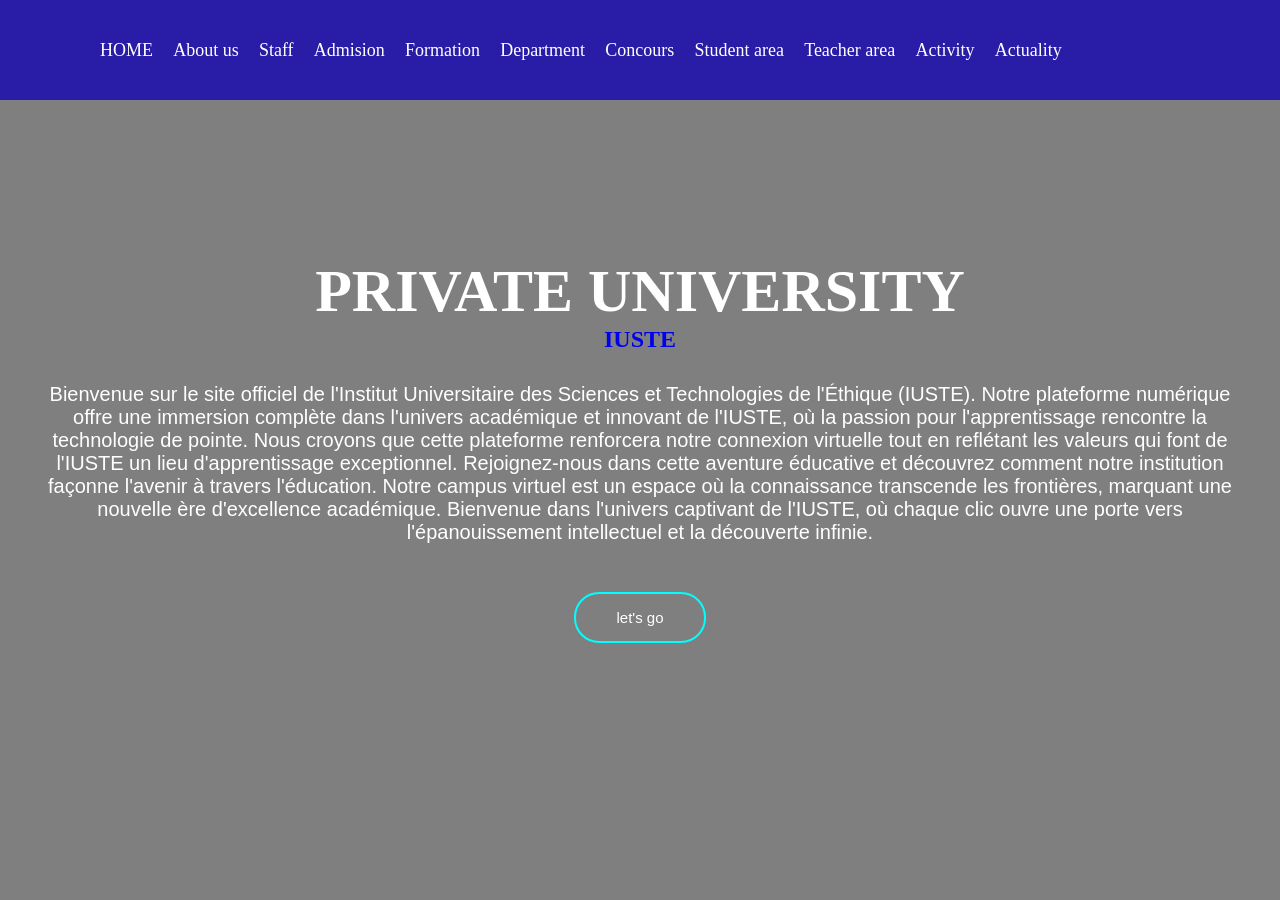
==== index.html @ bb31e3ea "mise en forme 1.0" ====
<!DOCTYPE html>
<html>
<head>
	<meta charset="utf-8">
	<meta name="viewport" content="width=device-width, initial-scale=1">
	<title>Home Page of the website</title>
	<link rel="stylesheet" type="text/css" href="style.css">
</head>
<body>
     <div class="container">
     	<div class="top">
     		<div class="menu_area">
     			<ul>
     				<li><a href="#">HOME</li>
     				<li><a href="#">About us</li>
     				<li><a href="#">Staff</li>
     				<li><a href="#">Admision</li>
     				<li><a href="#">Formation</li>
     				<li><a href="#">Department</li>
     				<li><a href="#">Concours</li>
     				<li><a href="#">Student area</li>
     				<li><a href="#">Teacher area</li>
     				<li><a href="#">Activity</li>
     				<li><a href="#">Actuality</li>	
     			</ul> 		
     		</div>
     	</div>
     	<div class="info">
     		<h1>PRIVATE UNIVERSITY</h1>
     		<h2>IUSTE</h2>
     		<p align="center">Bienvenue sur le site officiel de l'Institut Universitaire des Sciences et Technologies de l'Éthique (IUSTE). 
				Notre plateforme numérique offre une immersion complète dans l'univers académique et innovant de l'IUSTE, où 
				la passion pour l'apprentissage rencontre la technologie de pointe.
				Nous croyons que cette plateforme renforcera notre connexion virtuelle tout en reflétant les valeurs qui font de l'IUSTE 
				un lieu d'apprentissage exceptionnel. Rejoignez-nous dans cette aventure éducative et découvrez comment notre institution 
				façonne l'avenir à travers l'éducation. Notre campus virtuel est un espace où la connaissance transcende les frontières, 
				marquant une nouvelle ère d'excellence académique. Bienvenue dans l'univers captivant de l'IUSTE, où chaque clic ouvre une
				porte vers l'épanouissement intellectuel et la découverte infinie.</p><br>
     		<div class="button">
     			<button> let's go </button>
     			
     		</div>
     	</div>
     </div> 
</body>
</html>
---- style.css ----
*{margin: 0;padding: 0; box-sizing: border-box;}
a{text-decoration: none;}
.container{
	width: 100%;
	height: 100vh;
	background: linear-gradient( rgba(0, 0, 0, .5),rgba(0, 0, 0, .5)), url(media/images/pic,jpg);
	background-size: cover;
	background-position: center;
}
.top{
	width: 100%;
	height: 100px;
	background: rgba(21, 4, 177, 0.8);/*ici le haut vert*/
	display: flex;
	align-items: center;
	justify-content: space-between;
	padding: 0px 100px ;
}
.logo_area{
	width: 10%;
	text-align: left;
}
.logo_area a{
	display: flex;
	align-items: center;
	justify-content: space-between;
}
.logo_area a img{
 width: 100px;
}
.logo_area a h1{
	color: #fff;
	text-transform: uppercase;
	font-family: cursive;
	margin-left: 9px ;
}
.menu_area{
	width: 90%;
}
.menu_area ul{
	list-style: none;
	display: flex;
	/* align-items ; */
	justify-content: space-between;
}
.menu_area ul li{
	position: relative;
}
.menu_area ul li:hover::after{
	content:'' ;
	position: absolute;
	width: 100%;
	height: 2px;
	background: #00ffff;
	bottom: -8px;
	left:0;
	transition: 0.5s all ease-in-out ; 
}
.menu_area ul li:hover::after{
	width: 100%;
}
.menu_area ul li a{
	color: #fff;
	font-family: lato;
	font-size: 18px;
	transition: 0.5s all ease-in-out;
}
.menu_area ul li a:hover{
	color:aqua;/*couleur de surlignage*/
	font-size: 25px; 
}
.info{
	text-align: center;
	width: 100%;
	position: absolute;
	top: 50%;
	transform:translateY(-50%) ;
}
.info h1{
	color: #fff;
	font-family: lato;
	font-size: 60px;
}
.info p{
	color: #fff;
	font-family: arial;
	font-size: 20px;
	margin: 30px;
}
.button button{
	padding: 15px 40px;
	background: transparent;
	border: 2px solid aqua;
	color: #fff;
	font-size: 15px;
	border-radius: 25px;
	cursor: pointer;
	position: relative;
	overflow: hidden;
}
.button button:hover::after{
	content: '';
	position: absolute;
	width: 100%;
	height: 100%;
	background: rgba(4, 6, 121, 0);
	left: 0;
	top: 0;
	z-index: -1;
}
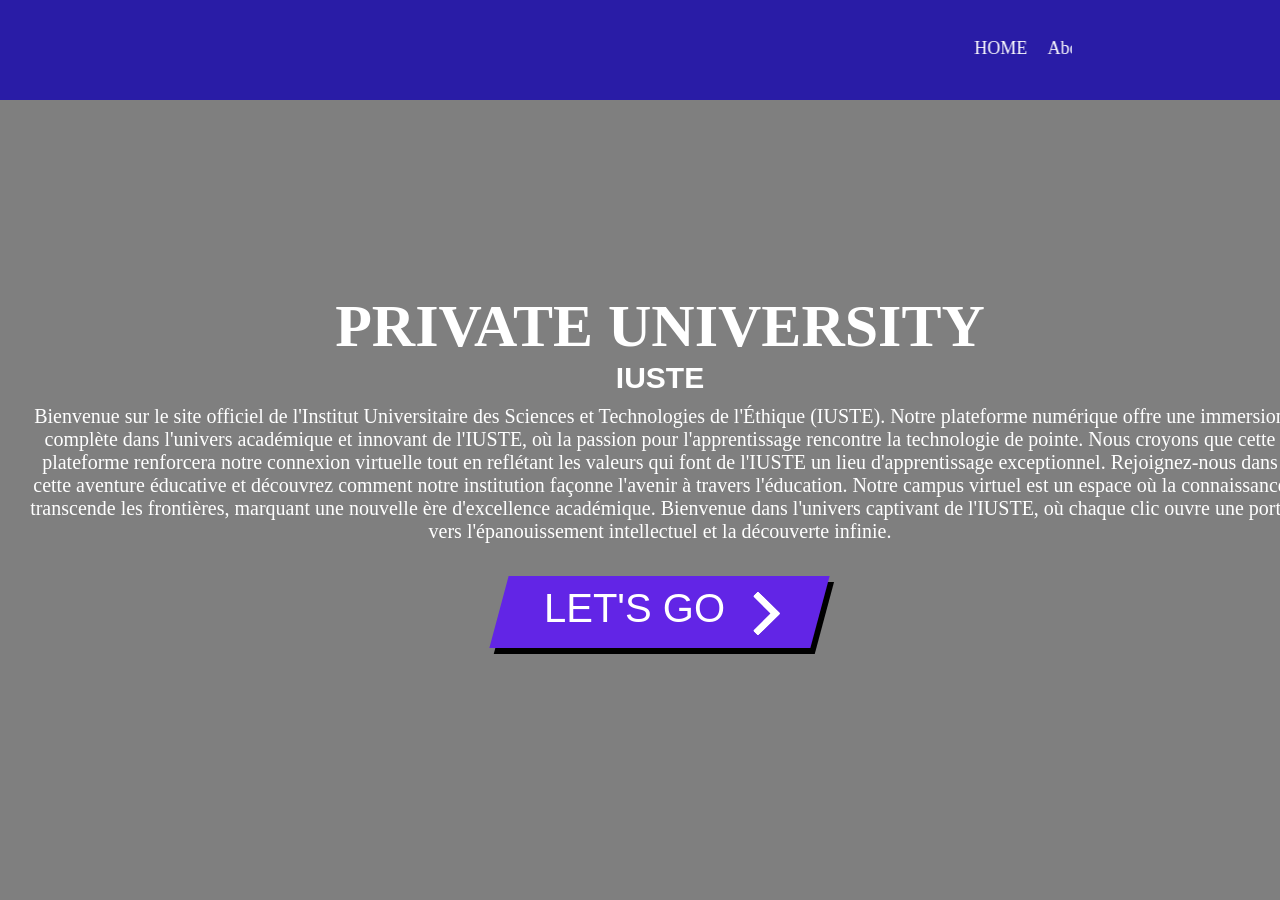
==== commit b592cc3a: "mise en forme 1.0" ====
--- a/index.html
+++ b/index.html
@@ -10,6 +10,7 @@
      <div class="container">
      	<div class="top">
      		<div class="menu_area">
+				<marquee>
      			<ul>
      				<li><a href="#">HOME</li>
      				<li><a href="#">About us</li>
@@ -22,13 +23,14 @@
      				<li><a href="#">Teacher area</li>
      				<li><a href="#">Activity</li>
      				<li><a href="#">Actuality</li>	
-     			</ul> 		
+     			</ul> 
+			</marquee>		
      		</div>
      	</div>
      	<div class="info">
      		<h1>PRIVATE UNIVERSITY</h1>
      		<h2>IUSTE</h2>
-     		<p align="center">Bienvenue sur le site officiel de l'Institut Universitaire des Sciences et Technologies de l'Éthique (IUSTE). 
+     		<p id="welcome-text">Bienvenue sur le site officiel de l'Institut Universitaire des Sciences et Technologies de l'Éthique (IUSTE). 
 				Notre plateforme numérique offre une immersion complète dans l'univers académique et innovant de l'IUSTE, où 
 				la passion pour l'apprentissage rencontre la technologie de pointe.
 				Nous croyons que cette plateforme renforcera notre connexion virtuelle tout en reflétant les valeurs qui font de l'IUSTE 
@@ -36,8 +38,22 @@
 				façonne l'avenir à travers l'éducation. Notre campus virtuel est un espace où la connaissance transcende les frontières, 
 				marquant une nouvelle ère d'excellence académique. Bienvenue dans l'univers captivant de l'IUSTE, où chaque clic ouvre une
 				porte vers l'épanouissement intellectuel et la découverte infinie.</p><br>
-     		<div class="button">
-     			<button> let's go </button>
+     		<div class="but">
+     			<!-- designed by me... enjoy! -->
+				<div class="wrapper">
+					<a class="cta" href="#">
+					<span>LET'S GO</span>
+					<span>
+						<svg width="66px" height="43px" viewBox="0 0 66 43" version="1.1" xmlns="http://www.w3.org/2000/svg" xmlns:xlink="http://www.w3.org/1999/xlink">
+						<g id="arrow" stroke="none" stroke-width="1" fill="none" fill-rule="evenodd">
+							<path class="one" d="M40.1543933,3.89485454 L43.9763149,0.139296592 C44.1708311,-0.0518420739 44.4826329,-0.0518571125 44.6771675,0.139262789 L65.6916134,20.7848311 C66.0855801,21.1718824 66.0911863,21.8050225 65.704135,22.1989893 C65.7000188,22.2031791 65.6958657,22.2073326 65.6916762,22.2114492 L44.677098,42.8607841 C44.4825957,43.0519059 44.1708242,43.0519358 43.9762853,42.8608513 L40.1545186,39.1069479 C39.9575152,38.9134427 39.9546793,38.5968729 40.1481845,38.3998695 C40.1502893,38.3977268 40.1524132,38.395603 40.1545562,38.3934985 L56.9937789,21.8567812 C57.1908028,21.6632968 57.193672,21.3467273 57.0001876,21.1497035 C56.9980647,21.1475418 56.9959223,21.1453995 56.9937605,21.1432767 L40.1545208,4.60825197 C39.9574869,4.41477773 39.9546013,4.09820839 40.1480756,3.90117456 C40.1501626,3.89904911 40.1522686,3.89694235 40.1543933,3.89485454 Z" fill="#FFFFFF"></path>
+							<path class="two" d="M20.1543933,3.89485454 L23.9763149,0.139296592 C24.1708311,-0.0518420739 24.4826329,-0.0518571125 24.6771675,0.139262789 L45.6916134,20.7848311 C46.0855801,21.1718824 46.0911863,21.8050225 45.704135,22.1989893 C45.7000188,22.2031791 45.6958657,22.2073326 45.6916762,22.2114492 L24.677098,42.8607841 C24.4825957,43.0519059 24.1708242,43.0519358 23.9762853,42.8608513 L20.1545186,39.1069479 C19.9575152,38.9134427 19.9546793,38.5968729 20.1481845,38.3998695 C20.1502893,38.3977268 20.1524132,38.395603 20.1545562,38.3934985 L36.9937789,21.8567812 C37.1908028,21.6632968 37.193672,21.3467273 37.0001876,21.1497035 C36.9980647,21.1475418 36.9959223,21.1453995 36.9937605,21.1432767 L20.1545208,4.60825197 C19.9574869,4.41477773 19.9546013,4.09820839 20.1480756,3.90117456 C20.1501626,3.89904911 20.1522686,3.89694235 20.1543933,3.89485454 Z" fill="#FFFFFF"></path>
+							<path class="three" d="M0.154393339,3.89485454 L3.97631488,0.139296592 C4.17083111,-0.0518420739 4.48263286,-0.0518571125 4.67716753,0.139262789 L25.6916134,20.7848311 C26.0855801,21.1718824 26.0911863,21.8050225 25.704135,22.1989893 C25.7000188,22.2031791 25.6958657,22.2073326 25.6916762,22.2114492 L4.67709797,42.8607841 C4.48259567,43.0519059 4.17082418,43.0519358 3.97628526,42.8608513 L0.154518591,39.1069479 C-0.0424848215,38.9134427 -0.0453206733,38.5968729 0.148184538,38.3998695 C0.150289256,38.3977268 0.152413239,38.395603 0.154556228,38.3934985 L16.9937789,21.8567812 C17.1908028,21.6632968 17.193672,21.3467273 17.0001876,21.1497035 C16.9980647,21.1475418 16.9959223,21.1453995 16.9937605,21.1432767 L0.15452076,4.60825197 C-0.0425130651,4.41477773 -0.0453986756,4.09820839 0.148075568,3.90117456 C0.150162624,3.89904911 0.152268631,3.89694235 0.154393339,3.89485454 Z" fill="#FFFFFF"></path>
+						</g>
+						</svg>
+					</span> 
+					</a>
+				</div>
      			
      		</div>
      	</div>
--- a/style.css
+++ b/style.css
@@ -81,30 +81,116 @@
 	font-family: lato;
 	font-size: 60px;
 }
-.info p{
+.info {
 	color: #fff;
 	font-family: arial;
 	font-size: 20px;
-	margin: 30px;
+	margin: 20px;
 }
-.button button{
-	padding: 15px 40px;
-	background: transparent;
-	border: 2px solid aqua;
-	color: #fff;
-	font-size: 15px;
-	border-radius: 25px;
-	cursor: pointer;
-	position: relative;
-	overflow: hidden;
+p {
+	font-size: 20px;
+	margin: 10px;
+	font-family: 'Gill Sans';/* , 'Gill Sans MT', Calibri, 'Trebuchet MS', sans-serif */
 }
-.button button:hover::after{
-	content: '';
-	position: absolute;
-	width: 100%;
-	height: 100%;
-	background: rgba(4, 6, 121, 0);
-	left: 0;
-	top: 0;
-	z-index: -1;
+/* ici debut button */
+@import url('https://fonts.googleapis.com/css?family=Poppins:900i');
+
+* {
+  box-sizing: border-box;
 }
+
+body {
+  height: 100vh;
+  display: flex;
+  justify-content: center;
+  align-items: center;
+}
+
+.wrapper {
+  display: flex;
+  justify-content: center;
+}
+
+.cta {
+    display: flex;
+    padding: 10px 45px;
+    text-decoration: none;
+    font-family: 'Poppins', sans-serif;
+    font-size: 40px;
+    color: white;
+    background: #6225E6;
+    transition: 1s;
+    box-shadow: 6px 6px 0 black;
+    transform: skewX(-15deg);
+}
+
+.cta:focus {
+   outline: none; 
+}
+
+.cta:hover {
+    transition: 0.5s;
+    box-shadow: 10px 10px 0 #FBC638;
+}
+
+.cta span:nth-child(2) {
+    transition: 0.5s;
+    margin-right: 0px;
+}
+
+.cta:hover  span:nth-child(2) {
+    transition: 0.5s;
+    margin-right: 45px;
+}
+
+  span {
+    transform: skewX(15deg) 
+  }
+
+  span:nth-child(2) {
+    width: 20px;
+    margin-left: 30px;
+    position: relative;
+    top: 12%;
+  }
+  
+/**************SVG****************/
+
+path.one {
+    transition: 0.4s;
+    transform: translateX(-60%);
+}
+
+path.two {
+    transition: 0.5s;
+    transform: translateX(-30%);
+}
+
+.cta:hover path.three {
+    animation: color_anim 1s infinite 0.2s;
+}
+
+.cta:hover path.one {
+    transform: translateX(0%);
+    animation: color_anim 1s infinite 0.6s;
+}
+
+.cta:hover path.two {
+    transform: translateX(0%);
+    animation: color_anim 1s infinite 0.4s;
+}
+
+/* SVG animations */
+
+@keyframes color_anim {
+    0% {
+        fill: white;
+    }
+    50% {
+        fill: #FBC638;
+    }
+    100% {
+        fill: white;
+    }
+}
+/* fin button */
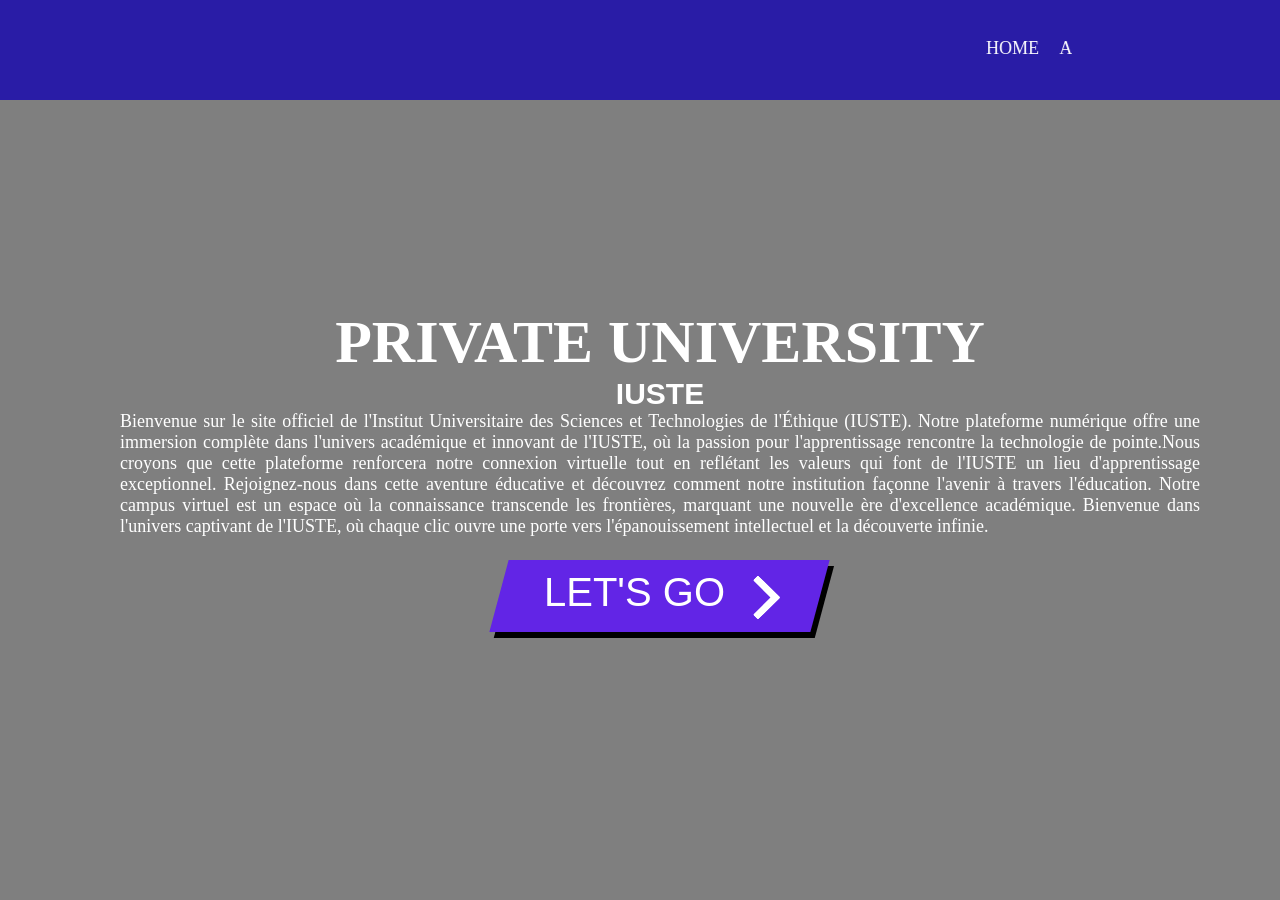
==== commit a561a3fc: "mise en forme 1.0" ====
--- a/index.html
+++ b/index.html
@@ -30,10 +30,9 @@
      	<div class="info">
      		<h1>PRIVATE UNIVERSITY</h1>
      		<h2>IUSTE</h2>
-     		<p id="welcome-text">Bienvenue sur le site officiel de l'Institut Universitaire des Sciences et Technologies de l'Éthique (IUSTE). 
+     		<p class="welcome-text">Bienvenue sur le site officiel de l'Institut Universitaire des Sciences et Technologies de l'Éthique (IUSTE). 
 				Notre plateforme numérique offre une immersion complète dans l'univers académique et innovant de l'IUSTE, où 
-				la passion pour l'apprentissage rencontre la technologie de pointe.
-				Nous croyons que cette plateforme renforcera notre connexion virtuelle tout en reflétant les valeurs qui font de l'IUSTE 
+				la passion pour l'apprentissage rencontre la technologie de pointe.Nous croyons que cette plateforme renforcera notre connexion virtuelle tout en reflétant les valeurs qui font de l'IUSTE 
 				un lieu d'apprentissage exceptionnel. Rejoignez-nous dans cette aventure éducative et découvrez comment notre institution 
 				façonne l'avenir à travers l'éducation. Notre campus virtuel est un espace où la connaissance transcende les frontières, 
 				marquant une nouvelle ère d'excellence académique. Bienvenue dans l'univers captivant de l'IUSTE, où chaque clic ouvre une
--- a/style.css
+++ b/style.css
@@ -87,10 +87,13 @@
 	font-size: 20px;
 	margin: 20px;
 }
-p {
-	font-size: 20px;
-	margin: 10px;
-	font-family: 'Gill Sans';/* , 'Gill Sans MT', Calibri, 'Trebuchet MS', sans-serif */
+.welcome-text{
+	font-size: 18px;
+	margin: 10;
+	margin-left: 100px;
+	margin-right: 100px;
+	font-family: 'Gill Sans MT';/* , 'Gill Sans MT', Calibri, 'Trebuchet MS', sans-serif */
+	text-align: justify;
 }
 /* ici debut button */
 @import url('https://fonts.googleapis.com/css?family=Poppins:900i');
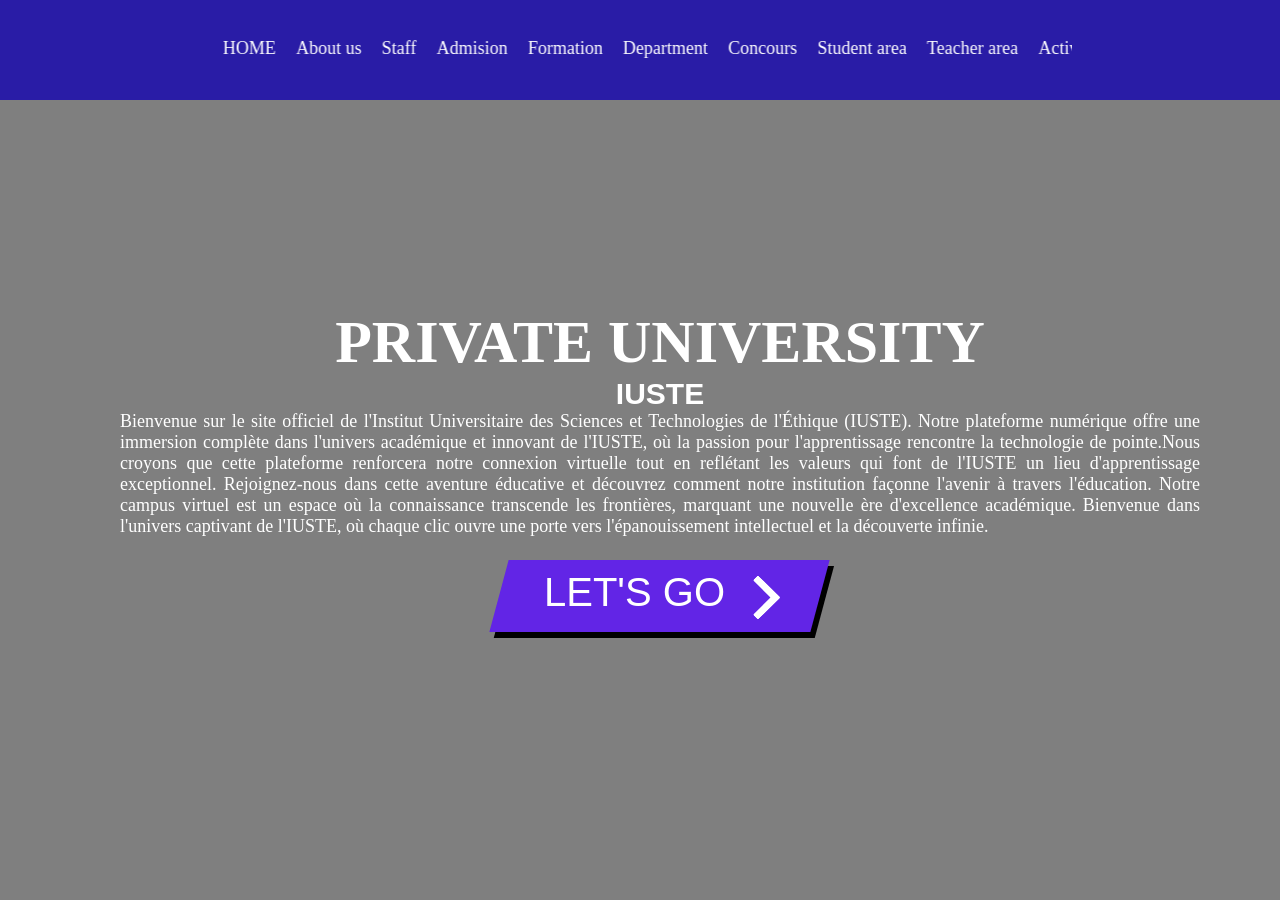
==== commit cd714cff: "mise en forme de la page index" ====
--- a/index.html
+++ b/index.html
@@ -10,7 +10,7 @@
      <div class="container">
      	<div class="top">
      		<div class="menu_area">
-				<marquee>
+				<marquee behavior="alternate">
      			<ul>
      				<li><a href="#">HOME</li>
      				<li><a href="#">About us</li>
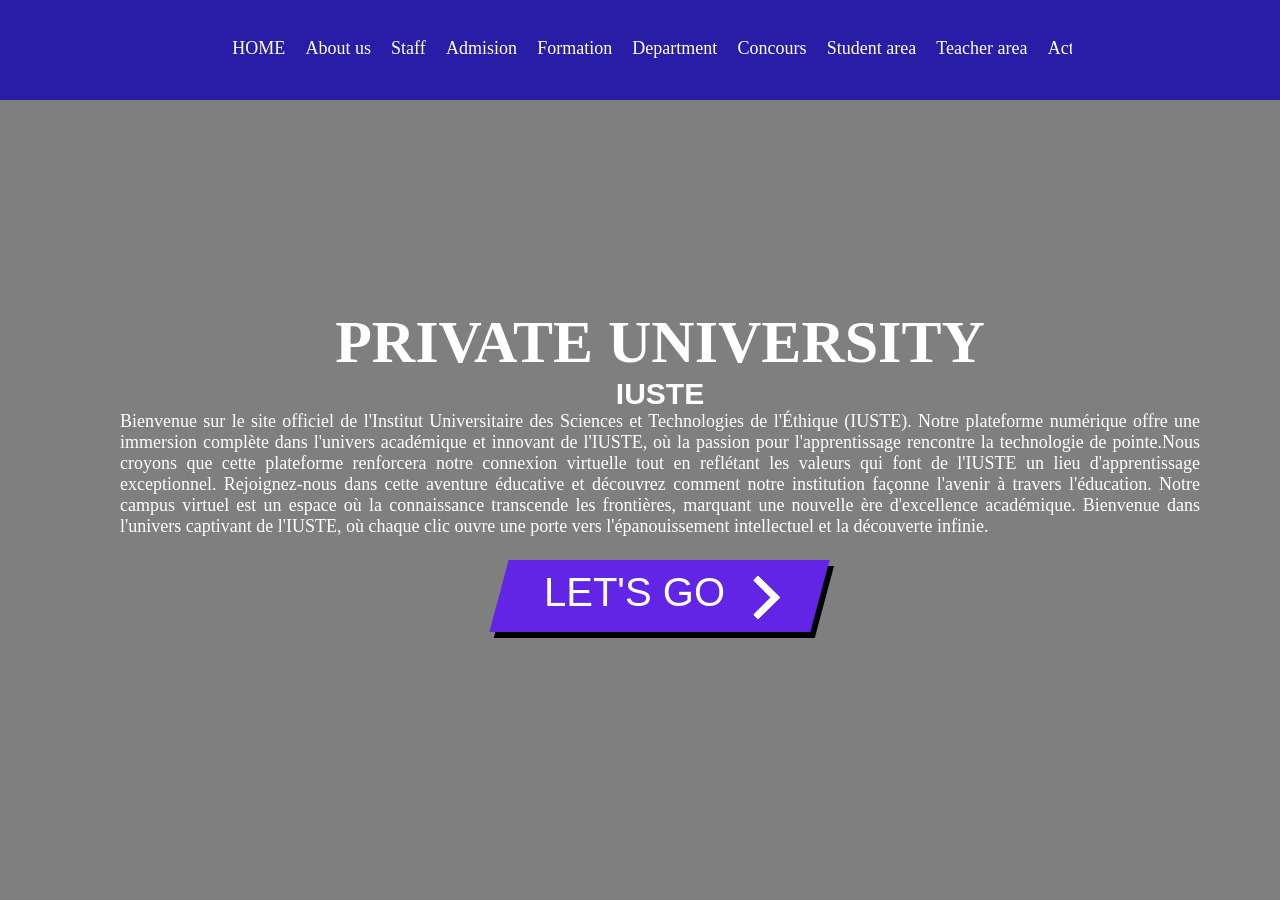
==== commit a85e082f: "ajout de la page home" ====
--- a/index.html
+++ b/index.html
@@ -40,7 +40,7 @@
      		<div class="but">
      			<!-- designed by me... enjoy! -->
 				<div class="wrapper">
-					<a class="cta" href="#">
+					<a class="cta" href="Home/Home_page.html">
 					<span>LET'S GO</span>
 					<span>
 						<svg width="66px" height="43px" viewBox="0 0 66 43" version="1.1" xmlns="http://www.w3.org/2000/svg" xmlns:xlink="http://www.w3.org/1999/xlink">
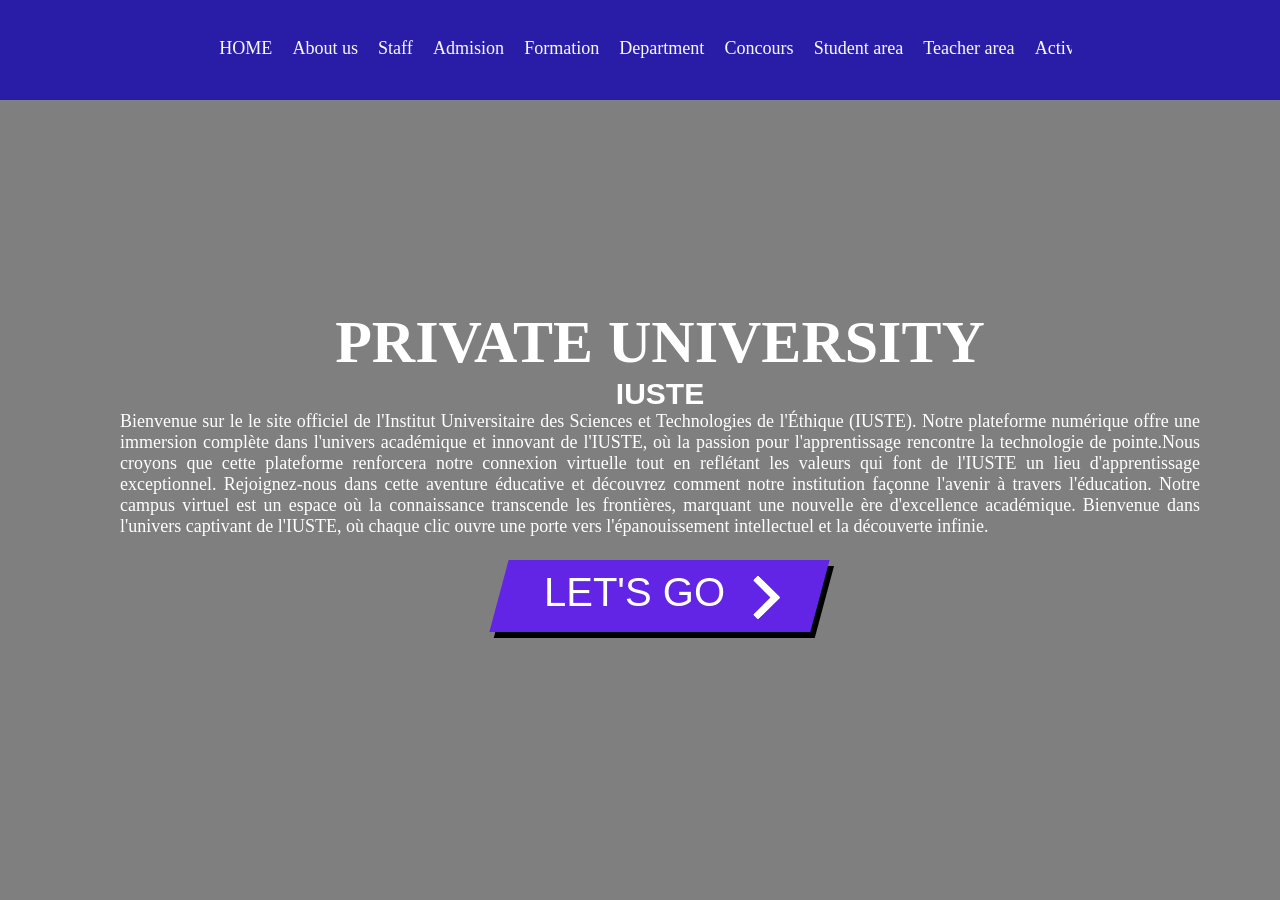
==== commit fd4debe4: "hm" ====
--- a/index.html
+++ b/index.html
@@ -30,7 +30,7 @@
      	<div class="info">
      		<h1>PRIVATE UNIVERSITY</h1>
      		<h2>IUSTE</h2>
-     		<p class="welcome-text">Bienvenue sur le site officiel de l'Institut Universitaire des Sciences et Technologies de l'Éthique (IUSTE). 
+     		<p class="welcome-text">Bienvenue sur le le site officiel de l'Institut Universitaire des Sciences et Technologies de l'Éthique (IUSTE). 
 				Notre plateforme numérique offre une immersion complète dans l'univers académique et innovant de l'IUSTE, où 
 				la passion pour l'apprentissage rencontre la technologie de pointe.Nous croyons que cette plateforme renforcera notre connexion virtuelle tout en reflétant les valeurs qui font de l'IUSTE 
 				un lieu d'apprentissage exceptionnel. Rejoignez-nous dans cette aventure éducative et découvrez comment notre institution 
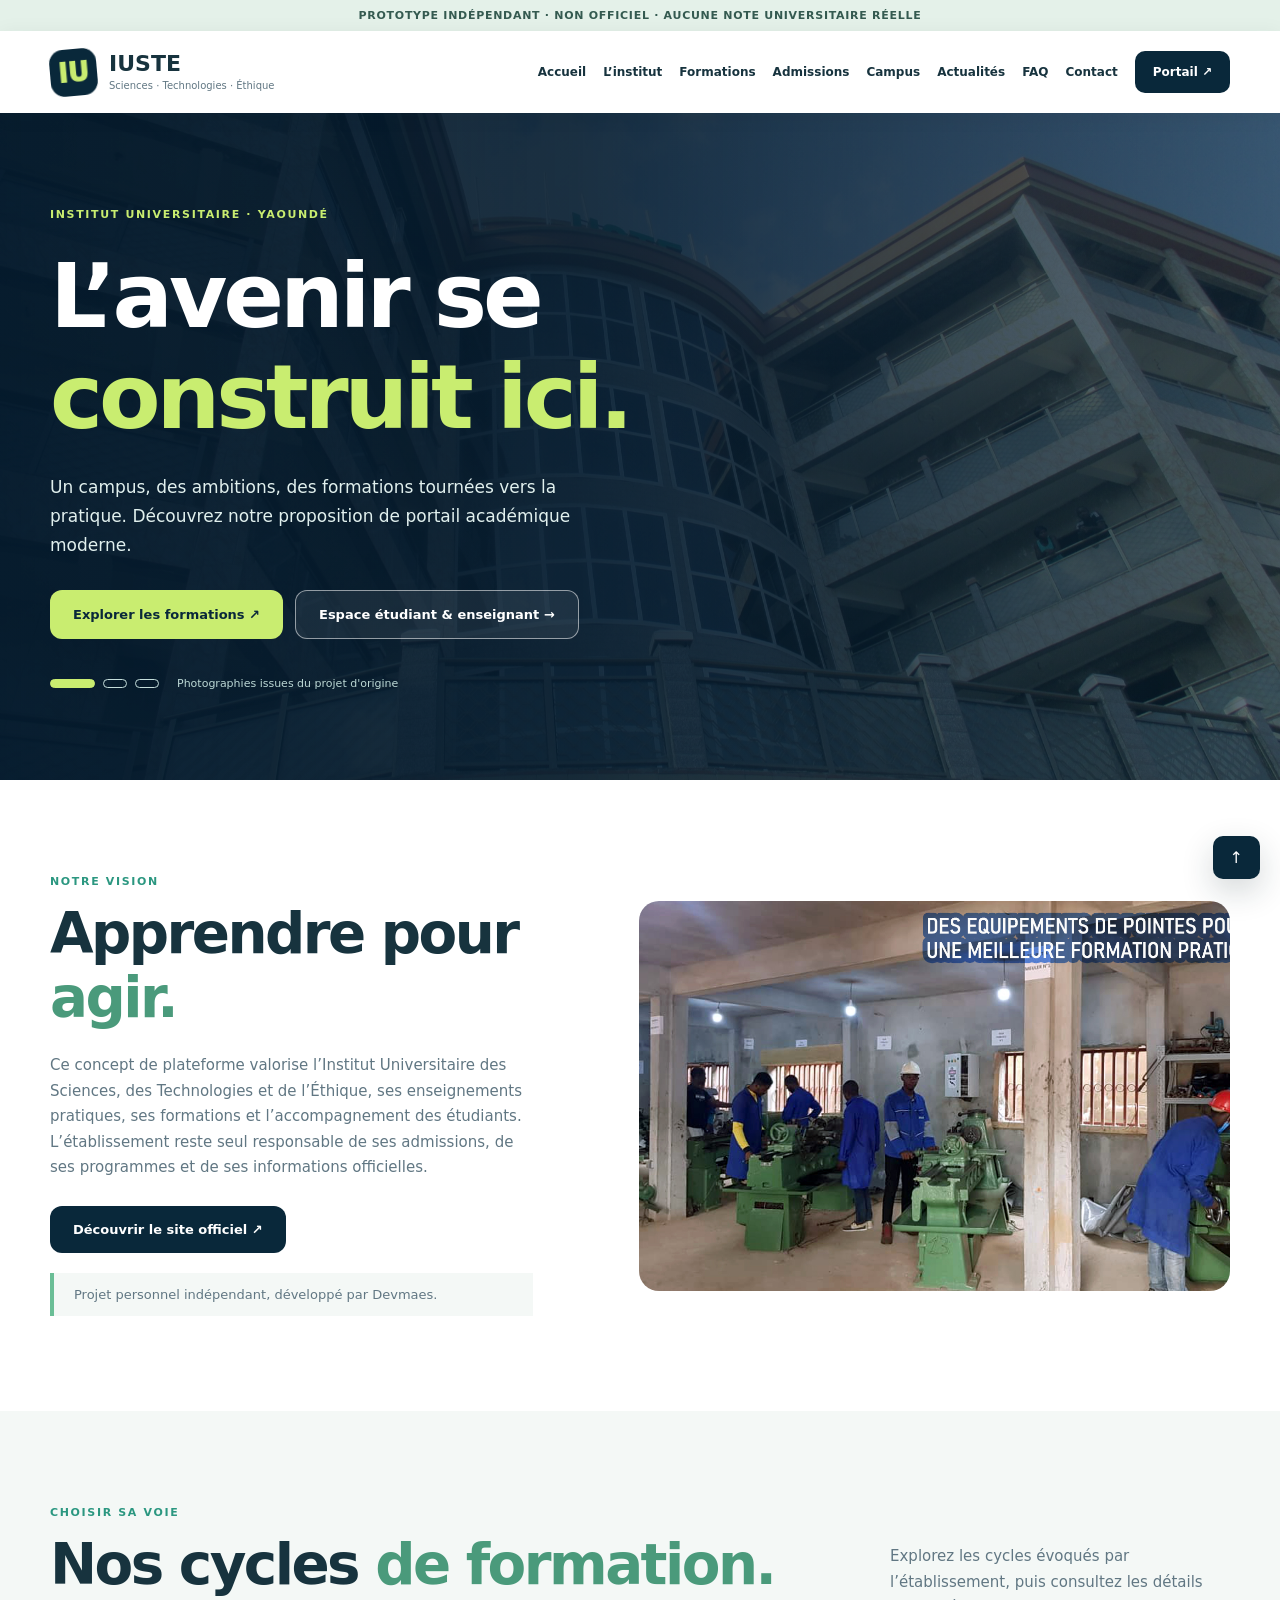
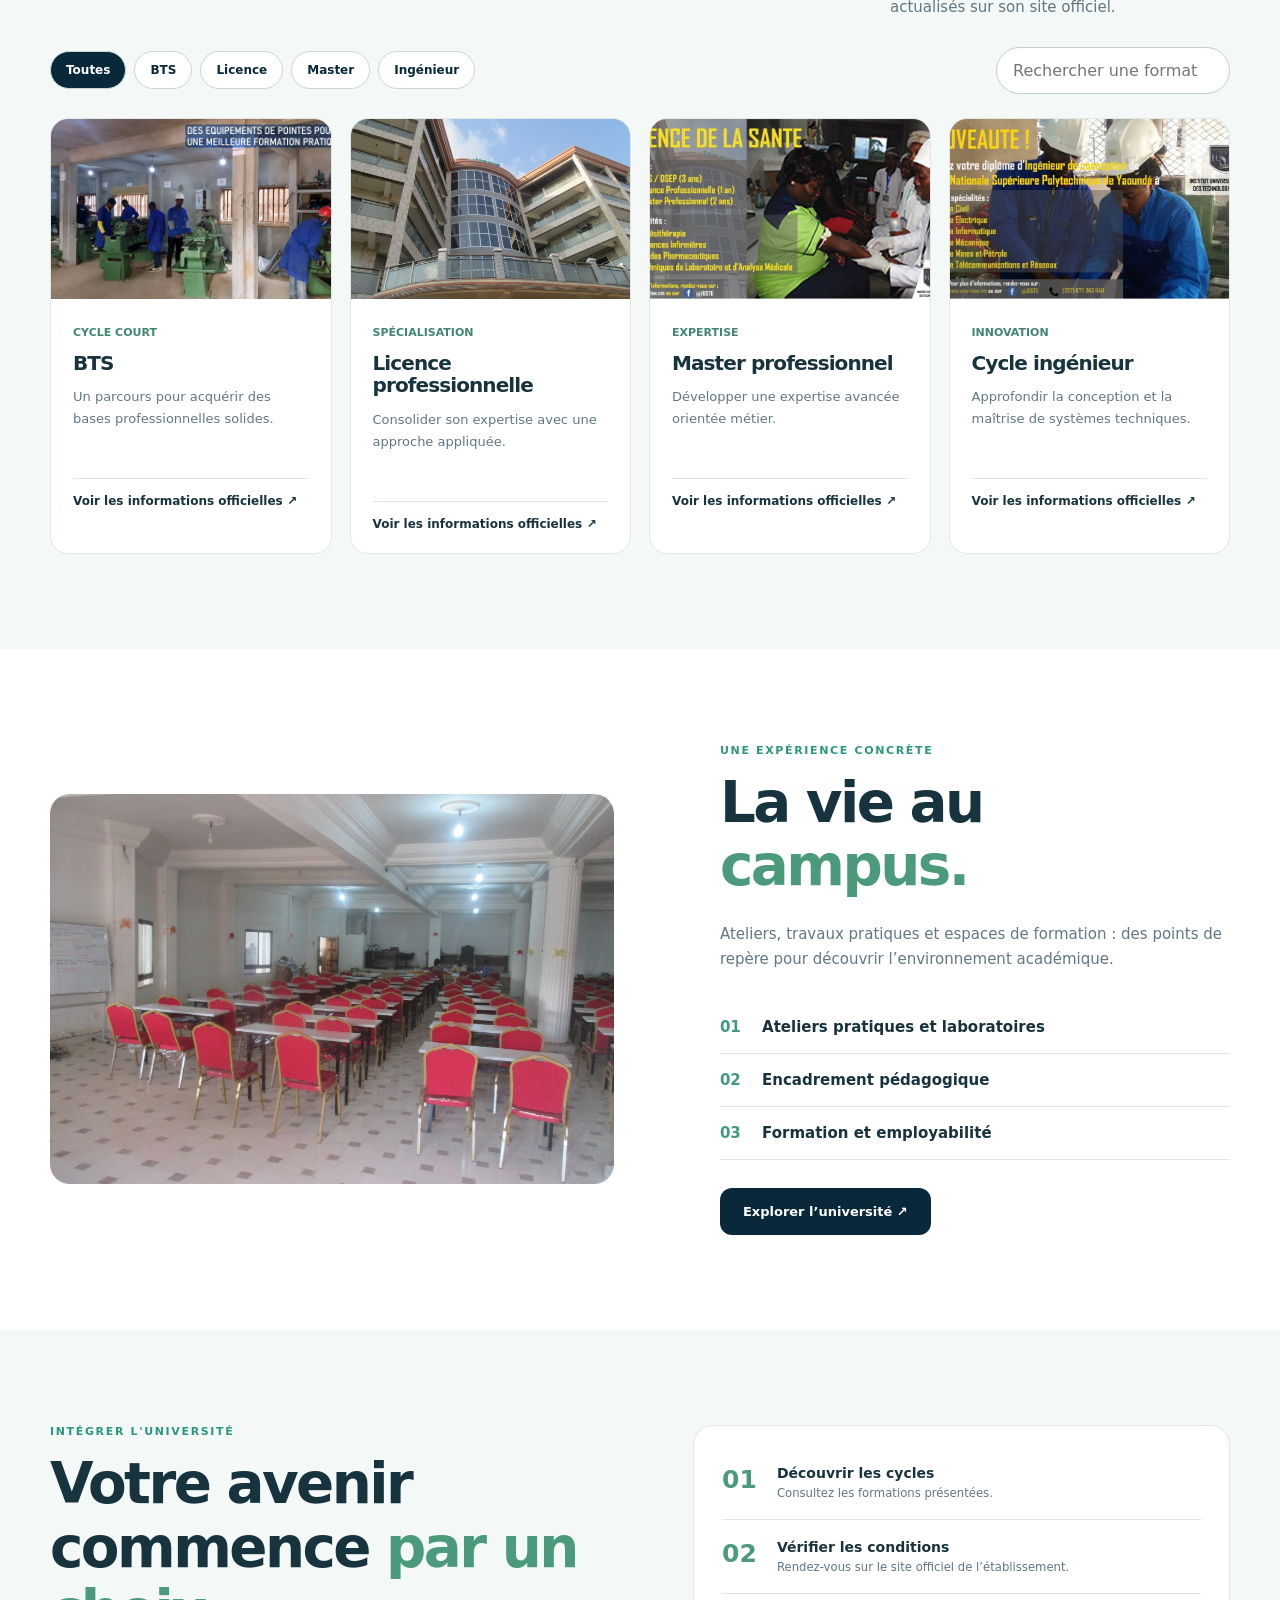
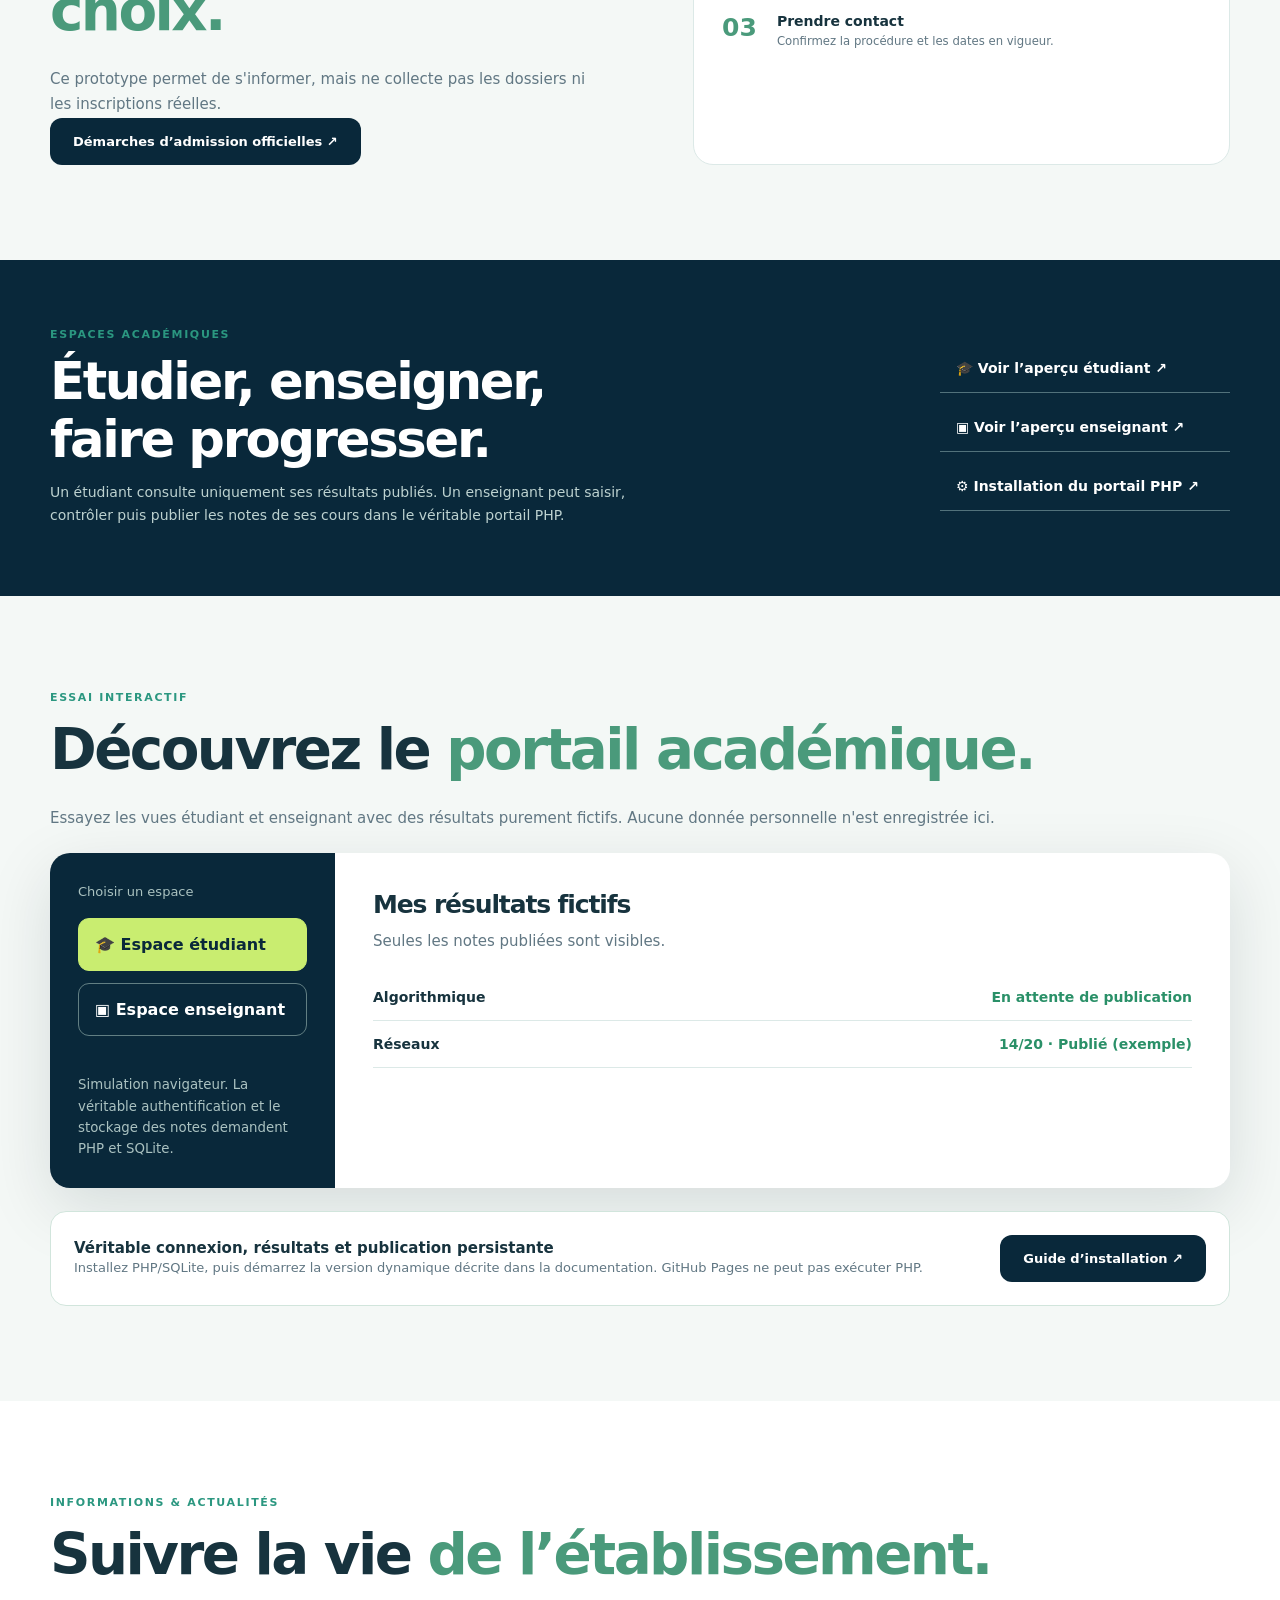
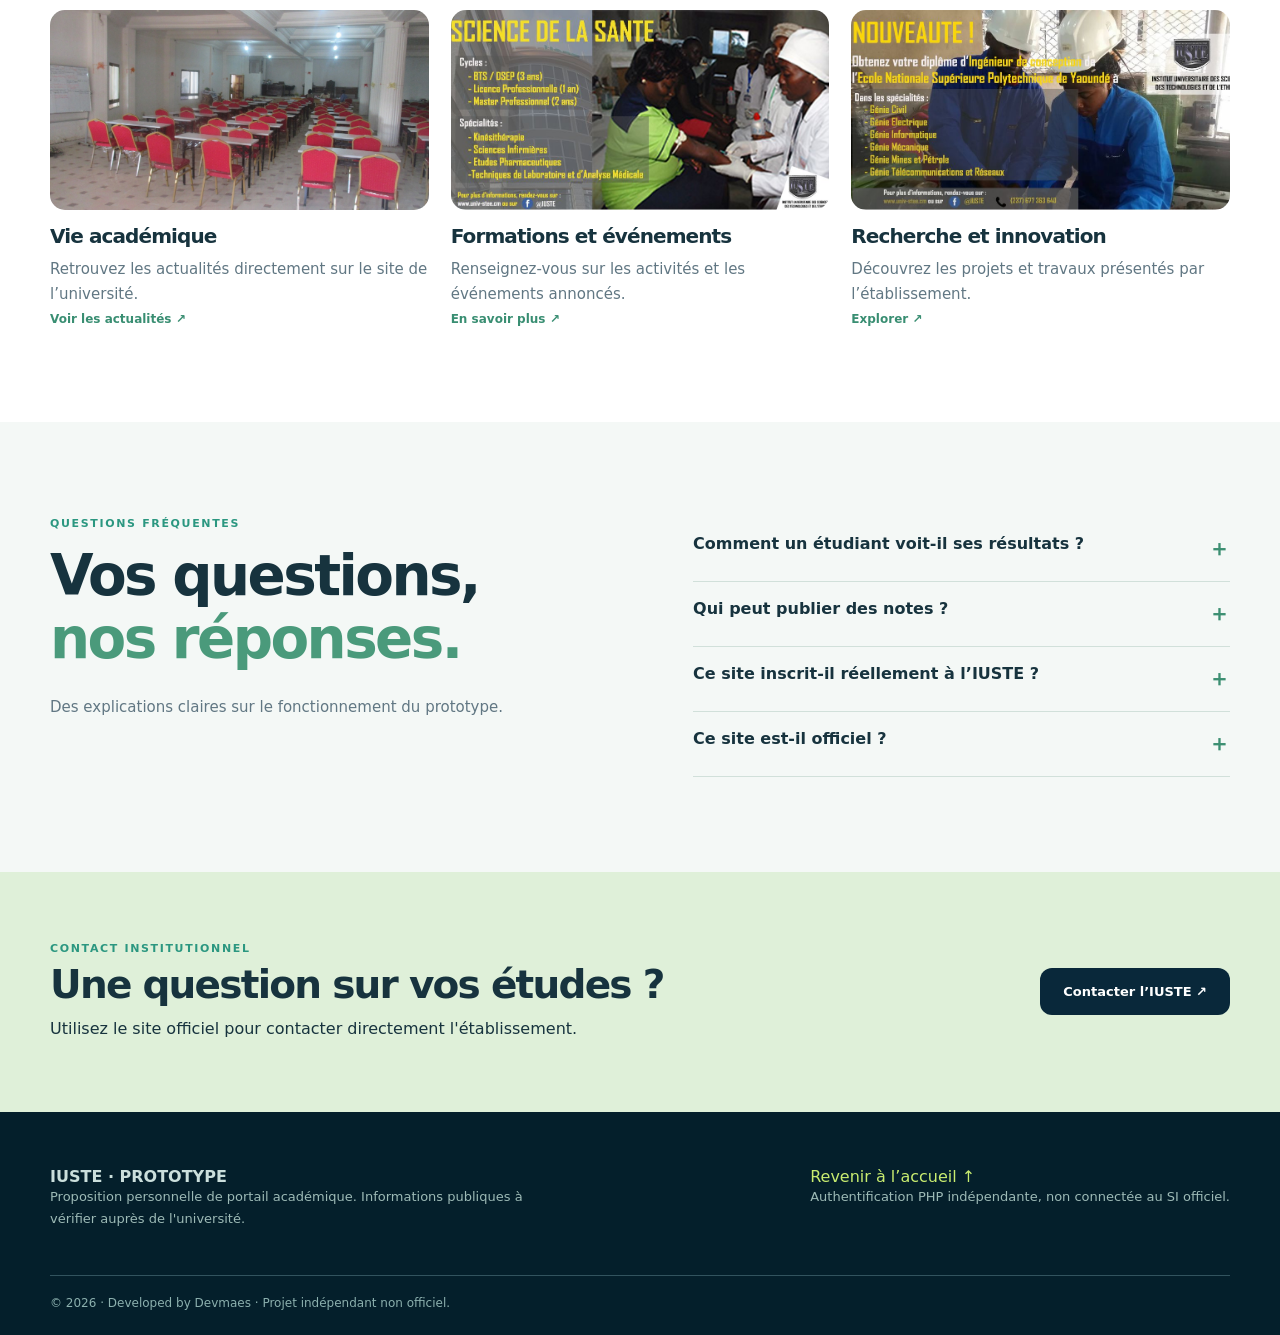
==== commit a8cf9e5a: "fix: replace visible homepage with interactive campus site and working navigation" ====
--- a/index.html
+++ b/index.html
@@ -1,61 +1,96 @@
-<!DOCTYPE html>
-<html>
+<!doctype html>
+<html lang="fr">
 <head>
-	<meta charset="utf-8">
-	<meta name="viewport" content="width=device-width, initial-scale=1">
-	<title>Home Page of the website</title>
-	<link rel="stylesheet" type="text/css" href="style.css">
+<meta charset="utf-8">
+<meta name="viewport" content="width=device-width,initial-scale=1">
+<meta name="theme-color" content="#09293b">
+<meta name="description" content="Projet indépendant : nouvelle interface interactive pour présenter l'IUSTE et découvrir un portail étudiant/enseignant fictif.">
+<title>IUSTE — Campus, formations & espace académique | Devmaes</title>
+<style>
+:root{--navy:#09283a;--dark:#051d2b;--green:#c9ed70;--text:#17333e;--muted:#617783;--line:#dce9e7;--off:#f4f8f6;--white:#fff}
+*{box-sizing:border-box}html{scroll-behavior:smooth;scroll-padding-top:100px}body{margin:0;color:var(--text);font-family:system-ui,-apple-system,"Segoe UI",sans-serif;background:var(--white)}a{color:inherit;text-decoration:none}button,input{font:inherit}button{cursor:pointer}button:focus-visible,a:focus-visible,input:focus-visible,summary:focus-visible{outline:3px solid #19adce;outline-offset:4px}img{max-width:100%;display:block}h1,h2,h3,p{margin:0}h1,h2,h3{letter-spacing:-.045em;line-height:1.13}p{line-height:1.7}.container{width:min(1180px,calc(100% - 48px));margin:auto}.disclaimer{background:#e4f1e9;color:#345a50;font-size:11px;letter-spacing:.065em;text-align:center;font-weight:800;padding:9px}.top{position:sticky;top:0;z-index:30;background:#fff;box-shadow:0 3px 20px #0a2a2b10}.toprow{min-height:82px;display:flex;justify-content:space-between;align-items:center;gap:22px}.brand{display:flex;align-items:center;gap:12px;flex-shrink:0}.brand-icon{display:grid;place-items:center;width:47px;height:47px;background:var(--navy);color:var(--green);border-radius:14px;font-size:26px;font-weight:1000;transform:rotate(-5deg)}.brand strong{font-size:22px;line-height:1;display:block}.brand small{display:block;font-size:10px;color:var(--muted);margin-top:5px}.nav{display:flex;gap:17px;align-items:center;font-size:12px;font-weight:750}.nav a:hover{color:#2f9b77}.nav a.accent{background:var(--navy);color:white;padding:14px 18px;border-radius:10px}.hamburger{display:none;background:transparent;border:0;font-size:24px;color:var(--navy)}.hero{min-height:660px;position:relative;background:var(--dark);display:flex;align-items:center;color:white;overflow:hidden}.hero>img{position:absolute;inset:0;width:100%;height:100%;object-fit:cover;opacity:.46;animation:fadezoom 1.4s both}.hero:before{content:"";position:absolute;inset:0;z-index:1;background:linear-gradient(90deg,#041a2deb 0%,#041a2dc2 45%,#041a2d35 100%)}.hero .container{position:relative;z-index:2;padding:95px 0 90px}.eyebrow{display:block;font-size:11px;font-weight:850;letter-spacing:.15em;text-transform:uppercase;color:#2b9780}.hero .eyebrow{color:var(--green)}.hero h1{font-size:clamp(56px,7vw,99px);max-width:760px;margin:25px 0}.hero h1 em,.section h2 em{font-style:normal;color:var(--green)}.hero p{font-size:17px;color:#e1f0ee;max-width:570px}.actions{display:flex;flex-wrap:wrap;gap:12px;margin-top:30px}.btn{border:0;border-radius:12px;display:inline-flex;align-items:center;justify-content:space-between;gap:15px;padding:16px 23px;font-size:13px;font-weight:850;transition:transform .2s,box-shadow .2s}.btn:hover{transform:translateY(-3px);box-shadow:0 12px 24px #071d2620}.btn-green{background:var(--green);color:var(--navy)}.btn-outline{background:#ffffff12;color:white;border:1px solid #ffffff88}.btn-dark{background:var(--navy);color:white}.hero-dots{margin-top:38px;display:flex;gap:8px;align-items:center}.hero-dots button{width:24px;height:9px;background:transparent;border-radius:10px;border:1px solid #c5dedb}.hero-dots button.active{background:var(--green);border-color:var(--green);width:45px}.hero-dots span{font-size:11px;color:#bcd8d5;margin-left:10px}.section{padding:95px 0}.section h2{font-size:clamp(35px,4.4vw,58px);margin:14px 0 24px}.section h2 em{color:#4a9a7b}.section p{color:var(--muted);font-size:15px}.intro{display:grid;grid-template-columns:.9fr 1.1fr;gap:9%;align-items:center}.intro img,.campus-grid img{height:390px;width:100%;object-fit:cover;border-radius:20px}.intro .btn{margin-top:25px}.intro-note{margin-top:20px;padding:14px 20px;border-left:4px solid #6abe96;background:var(--off);font-size:13px;color:var(--muted)}.programs,.admissions,.demo,.faq{background:var(--off)}.headingline{display:flex;gap:35px;align-items:end;justify-content:space-between;margin-bottom:26px}.headingline p{max-width:340px}.filterbar{display:flex;justify-content:space-between;gap:15px;align-items:center;margin-bottom:24px;flex-wrap:wrap}.chips{display:flex;flex-wrap:wrap;gap:8px}.chips button{padding:11px 15px;border:1px solid #c7d9d2;background:white;color:var(--navy);border-radius:25px;font-size:12px;font-weight:800}.chips button.active{background:var(--navy);color:white}.filterbar input{padding:13px 16px;border-radius:24px;border:1px solid #bfd0cb;width:min(280px,100%);background:#fff}.cards{display:grid;grid-template-columns:repeat(4,minmax(0,1fr));gap:18px}.card{background:white;border-radius:18px;overflow:hidden;border:1px solid #e1e8e5;transition:transform .3s,box-shadow .3s}.card:hover{transform:translateY(-8px);box-shadow:0 22px 30px #072e2b18}.card img{width:100%;height:180px;object-fit:cover}.card-body{padding:22px}.card-body small{color:#41876f;font-size:11px;font-weight:850}.card-body h3{font-size:20px;margin:12px 0}.card-body p{font-size:13px;min-height:70px}.card-body a{display:block;font-size:12px;font-weight:850;margin-top:22px;padding-top:15px;border-top:1px solid var(--line)}.card[hidden],#noresults[hidden]{display:none}.campus-grid{display:grid;grid-template-columns:1.05fr .95fr;gap:9%;align-items:center}.campus-list{margin:28px 0;padding:0;list-style:none}.campus-list li{padding:17px 0;border-bottom:1px solid var(--line);font-size:15px;font-weight:750}.campus-list li span{color:#3f9b7a;margin-right:16px}.admission-grid,.faq-grid{display:grid;grid-template-columns:1fr 1fr;gap:9%}.steps{list-style:none;padding:20px 28px;margin:0;background:white;border:1px solid var(--line);border-radius:20px}.steps li{padding:19px 0;border-bottom:1px solid var(--line);display:flex;gap:20px;align-items:start}.steps li:last-child{border:0}.steps strong{font-size:25px;color:#4a9a7b}.steps div{font-size:14px;font-weight:750}.steps small{display:block;color:var(--muted);margin-top:5px;font-weight:400}.portal{background:var(--navy);color:white;padding:68px 0}.portal-grid{display:flex;align-items:center;justify-content:space-between;gap:35px}.portal h2{font-size:clamp(32px,4vw,55px);margin:12px 0}.portal p{color:#bdd2d0;font-size:14px;max-width:580px}.portal .links{display:grid;gap:10px;min-width:290px}.portal .links a{padding:16px;border-bottom:1px solid #52727b;font-weight:800;font-size:14px}.portal .links a:hover{color:var(--green)}.demo-shell{margin-top:22px;display:grid;grid-template-columns:285px 1fr;background:white;min-height:320px;border-radius:20px;overflow:hidden;box-shadow:0 20px 65px #071c2420}.demo-menu{background:var(--navy);padding:28px}.demo-menu p{color:#aac2c0;font-size:13px;margin-bottom:15px}.demo-menu button{border:1px solid #627f83;border-radius:11px;width:100%;color:white;background:transparent;text-align:left;padding:16px;margin-bottom:12px;font-weight:800}.demo-menu button.active{background:var(--green);color:var(--navy);border-color:var(--green)}.demo-menu small{color:#abc2c1;line-height:1.6;display:block;margin-top:26px}.demo-pane{padding:38px}.demo-pane h3{font-size:25px}.demo-pane p{margin:9px 0 20px}.demo-row{padding:15px 0;border-bottom:1px solid var(--line);display:flex;justify-content:space-between;gap:20px;align-items:center;font-size:14px}.demo-row b{color:#2a9068}.demo-pane form{display:flex;flex-wrap:wrap;align-items:end;gap:12px}.demo-pane label{display:grid;font-size:13px;font-weight:800;gap:7px}.demo-pane input{border:1px solid #c9d8d3;border-radius:9px;padding:14px;width:120px}.demo-pane .btn{white-space:normal}.demo-message{font-size:12px!important;color:#28895f!important;min-height:1.5em}.live-note{display:flex;align-items:center;justify-content:space-between;gap:28px;border:1px solid #d1e5dc;border-radius:16px;padding:23px;margin-top:23px;background:white}.live-note strong{font-size:15px}.live-note p{font-size:13px}.live-note .btn{flex-shrink:0}.news-grid{display:grid;grid-template-columns:repeat(3,1fr);gap:22px}.news-grid a{display:block}.news-grid img{height:200px;width:100%;object-fit:cover;border-radius:15px}.news-grid h3{font-size:20px;margin:15px 0 9px}.news-grid a:hover h3{color:#3e9873}.news-grid small{color:#398e72;font-size:12px;font-weight:850}.faq details{padding:17px 0;border-bottom:1px solid #d1e0da}.faq summary{cursor:pointer;font-weight:850;list-style:none;display:flex;justify-content:space-between;gap:12px}.faq summary:after{content:"＋";font-size:22px;color:#3c8f72}.faq details[open] summary:after{content:"−"}.faq details p{margin:17px 0 3px}.contact{background:#dff0d9;padding:70px 0}.contact .container{display:flex;justify-content:space-between;align-items:center;gap:35px}.contact h2{font-size:39px;margin:8px 0}.footer{padding:55px 0 25px;background:#041f2b;color:#cbdfdc}.foot-grid{display:flex;justify-content:space-between;gap:30px}.foot-grid p{max-width:480px;color:#9dbab6;font-size:13px}.foot-grid a{color:var(--green)}.copyright{font-size:12px;color:#8cb0ae;border-top:1px solid #32535e;margin-top:45px;padding-top:20px}.backtotop{position:fixed;bottom:21px;right:20px;background:var(--navy);color:#fff;border:0;border-radius:10px;padding:12px 17px;z-index:20;box-shadow:0 12px 32px #132b3130}.sr-only{position:absolute;width:1px;height:1px;overflow:hidden;clip:rect(0,0,0,0);white-space:nowrap}@keyframes fadezoom{from{opacity:.16;transform:scale(1.06)}to{opacity:.46;transform:scale(1)}}.reveal{opacity:0;transform:translateY(22px);transition:opacity .7s,transform .7s}.reveal.visible{opacity:1;transform:none}
+@media(max-width:1060px){.hamburger{display:block}.nav{display:none;position:absolute;left:0;right:0;top:100%;background:#fff;flex-direction:column;align-items:stretch;padding:22px;box-shadow:0 20px 30px #132b3140}.nav.open{display:flex}.cards{grid-template-columns:repeat(2,1fr)}}
+@media(max-width:760px){.intro,.campus-grid,.admission-grid,.faq-grid{grid-template-columns:1fr;gap:28px}.section{padding:68px 0}.portal-grid,.contact .container,.live-note,.headingline{flex-direction:column;align-items:stretch}.demo-shell{grid-template-columns:1fr}.demo-pane{padding:25px}.hero{min-height:630px}.hero h1{font-size:61px}.news-grid{grid-template-columns:1fr}.foot-grid{flex-direction:column}.filterbar input{width:100%}.portal .links{min-width:0}}
+@media(max-width:460px){.container{width:calc(100% - 36px)}.cards{grid-template-columns:1fr}.hero h1{font-size:52px}.hero .container{padding:76px 0}.hero p{font-size:15px}.hero-dots span{font-size:10px}.intro img,.campus-grid img{height:270px}.brand strong{font-size:19px}}
+@media(prefers-reduced-motion:reduce){html{scroll-behavior:auto}.hero>img{animation:none}.reveal{opacity:1;transform:none;transition:none}.card,.btn{transition:none}}
+</style>
 </head>
 <body>
-     <div class="container">
-     	<div class="top">
-     		<div class="menu_area">
-				<marquee behavior="alternate">
-     			<ul>
-     				<li><a href="#">HOME</li>
-     				<li><a href="#">About us</li>
-     				<li><a href="#">Staff</li>
-     				<li><a href="#">Admision</li>
-     				<li><a href="#">Formation</li>
-     				<li><a href="#">Department</li>
-     				<li><a href="#">Concours</li>
-     				<li><a href="#">Student area</li>
-     				<li><a href="#">Teacher area</li>
-     				<li><a href="#">Activity</li>
-     				<li><a href="#">Actuality</li>	
-     			</ul> 
-			</marquee>		
-     		</div>
-     	</div>
-     	<div class="info">
-     		<h1>PRIVATE UNIVERSITY</h1>
-     		<h2>IUSTE</h2>
-     		<p class="welcome-text">Bienvenue sur le le site officiel de l'Institut Universitaire des Sciences et Technologies de l'Éthique (IUSTE). 
-				Notre plateforme numérique offre une immersion complète dans l'univers académique et innovant de l'IUSTE, où 
-				la passion pour l'apprentissage rencontre la technologie de pointe.Nous croyons que cette plateforme renforcera notre connexion virtuelle tout en reflétant les valeurs qui font de l'IUSTE 
-				un lieu d'apprentissage exceptionnel. Rejoignez-nous dans cette aventure éducative et découvrez comment notre institution 
-				façonne l'avenir à travers l'éducation. Notre campus virtuel est un espace où la connaissance transcende les frontières, 
-				marquant une nouvelle ère d'excellence académique. Bienvenue dans l'univers captivant de l'IUSTE, où chaque clic ouvre une
-				porte vers l'épanouissement intellectuel et la découverte infinie.</p><br>
-     		<div class="but">
-     			<!-- designed by me... enjoy! -->
-				<div class="wrapper">
-					<a class="cta" href="Home/Home_page.html">
-					<span>LET'S GO</span>
-					<span>
-						<svg width="66px" height="43px" viewBox="0 0 66 43" version="1.1" xmlns="http://www.w3.org/2000/svg" xmlns:xlink="http://www.w3.org/1999/xlink">
-						<g id="arrow" stroke="none" stroke-width="1" fill="none" fill-rule="evenodd">
-							<path class="one" d="M40.1543933,3.89485454 L43.9763149,0.139296592 C44.1708311,-0.0518420739 44.4826329,-0.0518571125 44.6771675,0.139262789 L65.6916134,20.7848311 C66.0855801,21.1718824 66.0911863,21.8050225 65.704135,22.1989893 C65.7000188,22.2031791 65.6958657,22.2073326 65.6916762,22.2114492 L44.677098,42.8607841 C44.4825957,43.0519059 44.1708242,43.0519358 43.9762853,42.8608513 L40.1545186,39.1069479 C39.9575152,38.9134427 39.9546793,38.5968729 40.1481845,38.3998695 C40.1502893,38.3977268 40.1524132,38.395603 40.1545562,38.3934985 L56.9937789,21.8567812 C57.1908028,21.6632968 57.193672,21.3467273 57.0001876,21.1497035 C56.9980647,21.1475418 56.9959223,21.1453995 56.9937605,21.1432767 L40.1545208,4.60825197 C39.9574869,4.41477773 39.9546013,4.09820839 40.1480756,3.90117456 C40.1501626,3.89904911 40.1522686,3.89694235 40.1543933,3.89485454 Z" fill="#FFFFFF"></path>
-							<path class="two" d="M20.1543933,3.89485454 L23.9763149,0.139296592 C24.1708311,-0.0518420739 24.4826329,-0.0518571125 24.6771675,0.139262789 L45.6916134,20.7848311 C46.0855801,21.1718824 46.0911863,21.8050225 45.704135,22.1989893 C45.7000188,22.2031791 45.6958657,22.2073326 45.6916762,22.2114492 L24.677098,42.8607841 C24.4825957,43.0519059 24.1708242,43.0519358 23.9762853,42.8608513 L20.1545186,39.1069479 C19.9575152,38.9134427 19.9546793,38.5968729 20.1481845,38.3998695 C20.1502893,38.3977268 20.1524132,38.395603 20.1545562,38.3934985 L36.9937789,21.8567812 C37.1908028,21.6632968 37.193672,21.3467273 37.0001876,21.1497035 C36.9980647,21.1475418 36.9959223,21.1453995 36.9937605,21.1432767 L20.1545208,4.60825197 C19.9574869,4.41477773 19.9546013,4.09820839 20.1480756,3.90117456 C20.1501626,3.89904911 20.1522686,3.89694235 20.1543933,3.89485454 Z" fill="#FFFFFF"></path>
-							<path class="three" d="M0.154393339,3.89485454 L3.97631488,0.139296592 C4.17083111,-0.0518420739 4.48263286,-0.0518571125 4.67716753,0.139262789 L25.6916134,20.7848311 C26.0855801,21.1718824 26.0911863,21.8050225 25.704135,22.1989893 C25.7000188,22.2031791 25.6958657,22.2073326 25.6916762,22.2114492 L4.67709797,42.8607841 C4.48259567,43.0519059 4.17082418,43.0519358 3.97628526,42.8608513 L0.154518591,39.1069479 C-0.0424848215,38.9134427 -0.0453206733,38.5968729 0.148184538,38.3998695 C0.150289256,38.3977268 0.152413239,38.395603 0.154556228,38.3934985 L16.9937789,21.8567812 C17.1908028,21.6632968 17.193672,21.3467273 17.0001876,21.1497035 C16.9980647,21.1475418 16.9959223,21.1453995 16.9937605,21.1432767 L0.15452076,4.60825197 C-0.0425130651,4.41477773 -0.0453986756,4.09820839 0.148075568,3.90117456 C0.150162624,3.89904911 0.152268631,3.89694235 0.154393339,3.89485454 Z" fill="#FFFFFF"></path>
-						</g>
-						</svg>
-					</span> 
-					</a>
-				</div>
-     			
-     		</div>
-     	</div>
-     </div> 
-</body>
-</html>+<div class="disclaimer">PROTOTYPE INDÉPENDANT · NON OFFICIEL · AUCUNE NOTE UNIVERSITAIRE RÉELLE</div>
+<header class="top"><div class="container toprow">
+<a href="#accueil" class="brand"><span class="brand-icon">IU</span><span><strong>IUSTE</strong><small>Sciences · Technologies · Éthique</small></span></a>
+<button id="menu-toggle" class="hamburger" type="button" aria-label="Ouvrir le menu" aria-expanded="false" aria-controls="menu">☰</button>
+<nav class="nav" id="menu" aria-label="Navigation principale">
+<a href="#accueil">Accueil</a><a href="#institution">L’institut</a><a href="#formations">Formations</a><a href="#admissions">Admissions</a><a href="#campus">Campus</a><a href="#actualites">Actualités</a><a href="#faq">FAQ</a><a href="#contact">Contact</a><a class="accent" href="#demonstration">Portail ↗</a>
+</nav></div></header>
+<main>
+<section class="hero" id="accueil"><img id="hero-image" src="public/assets/photos/campus.jpg" alt="Photographie du projet universitaire IUSTE"><div class="container">
+<span class="eyebrow">INSTITUT UNIVERSITAIRE · YAOUNDÉ</span>
+<h1>L’avenir se<br><em>construit ici.</em></h1>
+<p>Un campus, des ambitions, des formations tournées vers la pratique. Découvrez notre proposition de portail académique moderne.</p>
+<div class="actions"><a href="#formations" class="btn btn-green">Explorer les formations ↗</a><a href="#demonstration" class="btn btn-outline">Espace étudiant & enseignant →</a></div>
+<div class="hero-dots" aria-label="Diaporama de photographies existantes"><button type="button" class="active" data-photo="campus.jpg" aria-label="Afficher le campus" aria-pressed="true"></button><button type="button" data-photo="atelier.jpg" aria-label="Afficher l'atelier" aria-pressed="false"></button><button type="button" data-photo="salle.jpg" aria-label="Afficher une salle" aria-pressed="false"></button><span>Photographies issues du projet d'origine</span></div>
+</div></section>
+<section class="section"><div class="container intro" id="institution"><div class="reveal"><span class="eyebrow">NOTRE VISION</span><h2>Apprendre pour <em>agir.</em></h2><p>Ce concept de plateforme valorise l’Institut Universitaire des Sciences, des Technologies et de l’Éthique, ses enseignements pratiques, ses formations et l’accompagnement des étudiants.</p><p>L’établissement reste seul responsable de ses admissions, de ses programmes et de ses informations officielles.</p><a href="https://www.univ-stee.com/" target="_blank" rel="noopener noreferrer" class="btn btn-dark">Découvrir le site officiel ↗</a><div class="intro-note">Projet personnel indépendant, développé par Devmaes.</div></div><img loading="lazy" src="public/assets/photos/atelier.jpg" alt="Photographie d'un atelier du projet IUSTE"></div></section>
+<section class="section programs" id="formations"><div class="container"><div class="headingline"><div><span class="eyebrow">CHOISIR SA VOIE</span><h2>Nos cycles <em>de formation.</em></h2></div><p>Explorez les cycles évoqués par l’établissement, puis consultez les détails actualisés sur son site officiel.</p></div>
+<div class="filterbar"><div class="chips" role="group" aria-label="Filtrer les cycles"><button class="active" data-filter="tous" aria-pressed="true" type="button">Toutes</button><button data-filter="bts" type="button" aria-pressed="false">BTS</button><button data-filter="licence" type="button" aria-pressed="false">Licence</button><button data-filter="master" type="button" aria-pressed="false">Master</button><button data-filter="ingenieur" type="button" aria-pressed="false">Ingénieur</button></div><label><span class="sr-only">Rechercher une formation</span><input type="search" id="search" placeholder="Rechercher une formation…" autocomplete="off"></label></div>
+<div class="cards" id="program-results">
+<article class="card reveal" data-cycle="bts"><img loading="lazy" src="public/assets/photos/atelier.jpg" alt="Photographie existante du projet IUSTE"><div class="card-body"><small>CYCLE COURT</small><h3>BTS</h3><p>Un parcours pour acquérir des bases professionnelles solides.</p><a href="https://www.univ-stee.com/" target="_blank" rel="noopener noreferrer">Voir les informations officielles ↗</a></div></article>
+<article class="card reveal" data-cycle="licence"><img loading="lazy" src="public/assets/photos/campus.jpg" alt="Photographie existante du campus"><div class="card-body"><small>SPÉCIALISATION</small><h3>Licence professionnelle</h3><p>Consolider son expertise avec une approche appliquée.</p><a href="https://www.univ-stee.com/" target="_blank" rel="noopener noreferrer">Voir les informations officielles ↗</a></div></article>
+<article class="card reveal" data-cycle="master"><img loading="lazy" src="public/assets/photos/atelier-sante.jpg" alt="Photographie existante des activités pédagogiques"><div class="card-body"><small>EXPERTISE</small><h3>Master professionnel</h3><p>Développer une expertise avancée orientée métier.</p><a href="https://www.univ-stee.com/" target="_blank" rel="noopener noreferrer">Voir les informations officielles ↗</a></div></article>
+<article class="card reveal" data-cycle="ingenieur"><img loading="lazy" src="public/assets/photos/ingenierie.jpg" alt="Photographie existante de formation technique"><div class="card-body"><small>INNOVATION</small><h3>Cycle ingénieur</h3><p>Approfondir la conception et la maîtrise de systèmes techniques.</p><a href="https://www.univ-stee.com/" target="_blank" rel="noopener noreferrer">Voir les informations officielles ↗</a></div></article>
+</div><p id="noresults" hidden>Aucun cycle ne correspond à votre recherche.</p></div></section>
+<section class="section" id="campus"><div class="container campus-grid"><img loading="lazy" src="public/assets/photos/salle.jpg" alt="Photographie réelle présente dans le projet IUSTE"><div class="reveal"><span class="eyebrow">UNE EXPÉRIENCE CONCRÈTE</span><h2>La vie au <em>campus.</em></h2><p>Ateliers, travaux pratiques et espaces de formation : des points de repère pour découvrir l’environnement académique.</p><ul class="campus-list"><li><span>01</span> Ateliers pratiques et laboratoires</li><li><span>02</span> Encadrement pédagogique</li><li><span>03</span> Formation et employabilité</li></ul><a class="btn btn-dark" href="https://www.univ-stee.com/" target="_blank" rel="noopener noreferrer">Explorer l’université ↗</a></div></div></section>
+<section class="section admissions" id="admissions"><div class="container admission-grid"><div class="reveal"><span class="eyebrow">INTÉGRER L'UNIVERSITÉ</span><h2>Votre avenir commence <em>par un choix.</em></h2><p>Ce prototype permet de s'informer, mais ne collecte pas les dossiers ni les inscriptions réelles.</p><a class="btn btn-dark" href="https://www.univ-stee.com/" target="_blank" rel="noopener noreferrer">Démarches d’admission officielles ↗</a></div><ol class="steps reveal"><li><strong>01</strong><div>Découvrir les cycles<small>Consultez les formations présentées.</small></div></li><li><strong>02</strong><div>Vérifier les conditions<small>Rendez-vous sur le site officiel de l’établissement.</small></div></li><li><strong>03</strong><div>Prendre contact<small>Confirmez la procédure et les dates en vigueur.</small></div></li></ol></div></section>
+<section class="portal" id="portail"><div class="container portal-grid"><div><span class="eyebrow">ESPACES ACADÉMIQUES</span><h2>Étudier, enseigner,<br>faire progresser.</h2><p>Un étudiant consulte uniquement ses résultats publiés. Un enseignant peut saisir, contrôler puis publier les notes de ses cours dans le véritable portail PHP.</p></div><div class="links"><a href="#demonstration">🎓 Voir l’aperçu étudiant ↗</a><a href="#demonstration">▣ Voir l’aperçu enseignant ↗</a><a href="docs/OUVRIR_LE_SITE.md">⚙ Installation du portail PHP ↗</a></div></div></section>
+<section class="section demo" id="demonstration"><div class="container"><span class="eyebrow">ESSAI INTERACTIF</span><h2>Découvrez le <em>portail académique.</em></h2><p>Essayez les vues étudiant et enseignant avec des résultats purement fictifs. Aucune donnée personnelle n'est enregistrée ici.</p><div class="demo-shell"><aside class="demo-menu"><p>Choisir un espace</p><button type="button" class="active" data-role="student" aria-pressed="true">🎓 Espace étudiant</button><button type="button" data-role="teacher" aria-pressed="false">▣ Espace enseignant</button><small>Simulation navigateur. La véritable authentification et le stockage des notes demandent PHP et SQLite.</small></aside><div class="demo-pane"><div id="demo-content" aria-live="polite"></div><p class="demo-message" id="demo-message" role="status"></p></div></div><div class="live-note"><div><strong>Véritable connexion, résultats et publication persistante</strong><p>Installez PHP/SQLite, puis démarrez la version dynamique décrite dans la documentation. GitHub Pages ne peut pas exécuter PHP.</p></div><a href="docs/OUVRIR_LE_SITE.md" class="btn btn-dark">Guide d’installation ↗</a></div></div></section>
+<section class="section" id="actualites"><div class="container"><span class="eyebrow">INFORMATIONS & ACTUALITÉS</span><h2>Suivre la vie <em>de l’établissement.</em></h2><div class="news-grid"><article><a href="https://www.univ-stee.com/" target="_blank" rel="noopener noreferrer"><img loading="lazy" src="public/assets/photos/salle.jpg" alt="Salle de cours du projet"><h3>Vie académique</h3><p>Retrouvez les actualités directement sur le site de l’université.</p><small>Voir les actualités ↗</small></a></article><article><a href="https://www.univ-stee.com/" target="_blank" rel="noopener noreferrer"><img loading="lazy" src="public/assets/photos/atelier-sante.jpg" alt="Photographie pédagogique du projet"><h3>Formations et événements</h3><p>Renseignez-vous sur les activités et les événements annoncés.</p><small>En savoir plus ↗</small></a></article><article><a href="https://www.univ-stee.com/" target="_blank" rel="noopener noreferrer"><img loading="lazy" src="public/assets/photos/ingenierie.jpg" alt="Photographie de l'enseignement technique"><h3>Recherche et innovation</h3><p>Découvrez les projets et travaux présentés par l’établissement.</p><small>Explorer ↗</small></a></article></div></div></section>
+<section class="section faq" id="faq"><div class="container faq-grid"><div><span class="eyebrow">QUESTIONS FRÉQUENTES</span><h2>Vos questions, <em>nos réponses.</em></h2><p>Des explications claires sur le fonctionnement du prototype.</p></div><div><details><summary>Comment un étudiant voit-il ses résultats ?</summary><p>Après connexion au vrai portail PHP, il voit uniquement ses notes publiées. Les brouillons et les résultats des autres restent inaccessibles.</p></details><details><summary>Qui peut publier des notes ?</summary><p>Un enseignant ne peut enregistrer et publier des résultats que pour les cours qui lui sont attribués par l’administrateur.</p></details><details><summary>Ce site inscrit-il réellement à l’IUSTE ?</summary><p>Non. Les candidatures et les renseignements officiels sont à vérifier sur <a href="https://www.univ-stee.com/" target="_blank" rel="noopener noreferrer">le site de l'établissement</a>.</p></details><details><summary>Ce site est-il officiel ?</summary><p>Non. Il s'agit d'une proposition indépendante développée pour démonstration et apprentissage, sans connexion aux données officielles.</p></details></div></div></section>
+<section class="contact" id="contact"><div class="container"><div><span class="eyebrow">CONTACT INSTITUTIONNEL</span><h2>Une question sur vos études ?</h2><p>Utilisez le site officiel pour contacter directement l'établissement.</p></div><a class="btn btn-dark" href="https://www.univ-stee.com/" target="_blank" rel="noopener noreferrer">Contacter l’IUSTE ↗</a></div></section>
+</main>
+<footer class="footer"><div class="container foot-grid"><div><strong>IUSTE · PROTOTYPE</strong><p>Proposition personnelle de portail académique. Informations publiques à vérifier auprès de l'université.</p></div><div><a href="#accueil">Revenir à l’accueil ↑</a><p>Authentification PHP indépendante, non connectée au SI officiel.</p></div></div><div class="container copyright">© 2026 · Developed by Devmaes · Projet indépendant non officiel.</div></footer>
+<button class="backtotop" type="button" id="top-button" aria-label="Remonter en haut">↑</button>
+<script>
+'use strict';
+(function(){
+ const nav=document.getElementById('menu'),toggle=document.getElementById('menu-toggle');
+ toggle.addEventListener('click',()=>{const open=toggle.getAttribute('aria-expanded')!=='true';toggle.setAttribute('aria-expanded',String(open));nav.classList.toggle('open',open);});
+ nav.querySelectorAll('a').forEach(a=>a.addEventListener('click',()=>{nav.classList.remove('open');toggle.setAttribute('aria-expanded','false');}));
+ document.getElementById('top-button').addEventListener('click',()=>document.getElementById('accueil').scrollIntoView({behavior:'smooth'}));
+ const hero=document.getElementById('hero-image'),photos=[...document.querySelectorAll('[data-photo]')];
+ photos.forEach((b,i)=>b.addEventListener('click',()=>{
+    const name=b.dataset.photo;if(!/^[a-z-]+\.jpg$/.test(name))return;
+    hero.src='public/assets/photos/'+name;
+    if(!matchMedia('(prefers-reduced-motion: reduce)').matches)hero.animate([{opacity:.15},{opacity:.46}],{duration:600});
+    photos.forEach((dot,j)=>{dot.classList.toggle('active',i===j);dot.setAttribute('aria-pressed',String(i===j));});
+ }));
+ let cycle='tous';
+ const cards=[...document.querySelectorAll('[data-cycle]')],buttons=[...document.querySelectorAll('[data-filter]')],search=document.getElementById('search');
+ function update(){
+   let shown=0,query=search.value.toLocaleLowerCase('fr').trim();
+   cards.forEach(card=>{const match=(cycle==='tous'||card.dataset.cycle===cycle)&&(card.textContent.toLocaleLowerCase('fr').includes(query));card.hidden=!match;if(match)shown++;});
+   document.getElementById('noresults').hidden=shown>0;
+ }
+ buttons.forEach(button=>button.addEventListener('click',()=>{cycle=button.dataset.filter;buttons.forEach(b=>{let yes=b===button;b.classList.toggle('active',yes);b.setAttribute('aria-pressed',String(yes));});update();}));
+ search.addEventListener('input',update);
+ let role='student',value='15',published=false;
+ const pane=document.getElementById('demo-content'),msg=document.getElementById('demo-message'),roles=[...document.querySelectorAll('[data-role]')];
+ function render(){
+   roles.forEach(b=>{let yes=b.dataset.role===role;b.classList.toggle('active',yes);b.setAttribute('aria-pressed',String(yes));});
+   if(role==='student'){
+     pane.innerHTML='<h3>Mes résultats fictifs</h3><p>Seules les notes publiées sont visibles.</p><div class="demo-row"><strong>Algorithmique</strong><b>'+(published?value+'/20 · Publié':'En attente de publication')+'</b></div><div class="demo-row"><strong>Réseaux</strong><b>14/20 · Publié (exemple)</b></div>';
+   }else{
+     pane.innerHTML='<h3>Notes — espace enseignant fictif</h3><p>Enregistrer le brouillon puis cliquer sur Publier.</p><form id="gradeform"><label>Algorithmique — note / 20<input type="number" id="grade" value="'+value+'" min="0" max="20" step="0.25" required></label><button type="submit" class="btn btn-dark">Enregistrer le brouillon</button></form><p><button type="button" class="btn btn-green" id="publish">Publier les résultats →</button></p><p>État : '+(published?'Publié':'Brouillon')+'</p>';
+     document.getElementById('gradeform').addEventListener('submit',event=>{event.preventDefault();let input=document.getElementById('grade');if(!input.checkValidity()){input.reportValidity();return;}value=input.value;published=false;msg.textContent='Brouillon enregistré : l’étudiant ne voit pas encore cette note.';render();});
+     document.getElementById('publish').addEventListener('click',()=>{published=true;msg.textContent='Résultat fictif publié : consultez l’aperçu étudiant.';render();});
+   }
+ }
+ roles.forEach(b=>b.addEventListener('click',()=>{role=b.dataset.role;render();}));
+ render();
+ if('IntersectionObserver' in window&&!matchMedia('(prefers-reduced-motion: reduce)').matches){
+    const obs=new IntersectionObserver(es=>es.forEach(e=>{if(e.isIntersecting){e.target.classList.add('visible');obs.unobserve(e.target);}}),{threshold:.08});
+    document.querySelectorAll('.reveal').forEach(el=>obs.observe(el));
+ }else document.querySelectorAll('.reveal').forEach(el=>el.classList.add('visible'));
+})();
+</script>
+</body></html>
